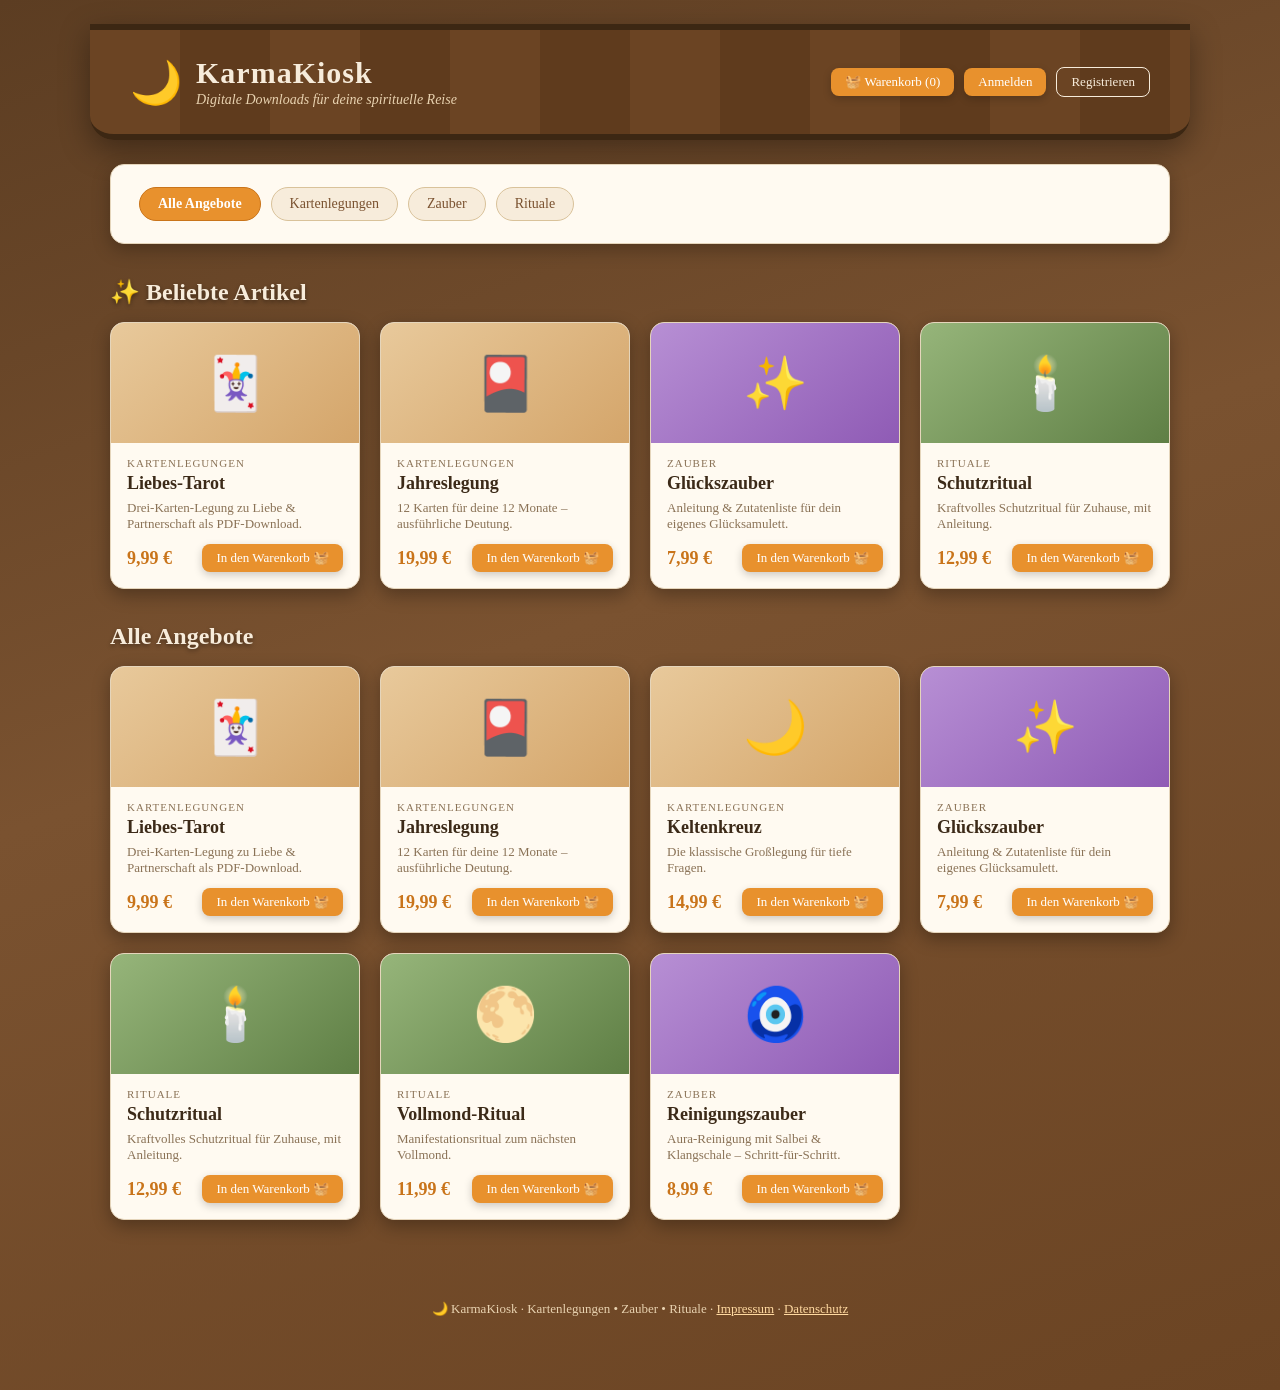
==== index.html @ c602d52a "Warenkorb mit Live-Verknuepfung zu Angeboten, Passwort-Reset im Admin, Anleitung Zahlungsanbieter Co" ====
<!DOCTYPE html>
<html lang="de">
<head>
    <meta charset="UTF-8">
    <meta name="viewport" content="width=device-width, initial-scale=1.0">
    <title>KarmaKiosk – Digitale Downloads für deine spirituelle Reise</title>
    <link rel="stylesheet" href="css/style.css">
</head>
<body>
<div class="wood-bg">
    <header class="site-header">
        <div class="header-inner">
            <div class="logo">
                <span class="logo-moon">🌙</span>
                <div>
                    <h1>KarmaKiosk</h1>
                    <p class="tagline">Digitale Downloads für deine spirituelle Reise</p>
                </div>
            </div>
            <nav class="user-nav">
                <a class="btn btn-small" href="warenkorb.html">🧺 Warenkorb (<span class="cart-count">0</span>)</a>
                <a class="btn btn-small" href="login.html" id="nav-login">Anmelden</a>
                <a class="btn btn-small btn-outline" href="register.html" id="nav-register">Registrieren</a>
                <a class="btn btn-small" href="admin.html" id="nav-admin" style="display:none">⚙️ Admin</a>
                <span class="user-badge" id="nav-user" style="display:none"></span>
                <button class="btn btn-small btn-outline" id="nav-logout" style="display:none">Abmelden</button>
            </nav>
        </div>
    </header>

    <main>
        <section class="hero card">
            <nav class="tabs" id="category-tabs">
                <a href="#" class="tab active" data-cat="">Alle Angebote</a>
                <a href="#" class="tab" data-cat="Kartenlegungen">Kartenlegungen</a>
                <a href="#" class="tab" data-cat="Zauber">Zauber</a>
                <a href="#" class="tab" data-cat="Rituale">Rituale</a>
            </nav>
        </section>

        <section class="section" id="popular-section" style="display:none">
            <h2>✨ Beliebte Artikel</h2>
            <div class="offer-grid" id="popular-grid"></div>
        </section>

        <section class="section">
            <h2 id="offer-heading">Alle Angebote</h2>
            <div class="offer-grid" id="offer-grid"></div>
            <p class="empty" id="offer-empty" style="display:none">In dieser Kategorie gibt es noch keine Angebote. 🌱</p>
        </section>
    </main>

    <footer class="site-footer">
        <p>🌙 KarmaKiosk · Kartenlegungen • Zauber • Rituale · <a href="impressum.html">Impressum</a> · <a href="datenschutz.html">Datenschutz</a></p>
    </footer>
</div>
<script src="js/shop.js"></script>
</body>
</html>
---- css/style.css ----
:root {
    --wood-dark: #4a3220;
    --wood: #7a5230;
    --wood-light: #a87848;
    --cream: #f7ecdb;
    --card: #fffaf1;
    --accent: #e8912d;
    --accent-dark: #c9741a;
    --text: #3c2a18;
    --muted: #8a7256;
    --danger: #a83a2a;
    --radius: 14px;
}

* { box-sizing: border-box; }

body {
    margin: 0;
    font-family: Georgia, "Times New Roman", serif;
    color: var(--text);
    background: linear-gradient(160deg, #5c3d22 0%, #7a5230 45%, #6b4423 100%);
    min-height: 100vh;
}

.wood-bg { max-width: 1100px; margin: 0 auto; padding: 0 20px 40px; }

.site-header {
    margin: 24px -20px 0;
    padding: 26px 40px;
    background: repeating-linear-gradient(90deg, #6b4423 0 90px, #5f3b1d 90px 180px);
    border-top: 6px solid #3c2713;
    border-bottom: 6px solid #3c2713;
    border-radius: 0 0 24px 24px;
    box-shadow: 0 10px 30px rgba(0,0,0,.35);
}

.header-inner {
    display: flex;
    align-items: center;
    justify-content: space-between;
    flex-wrap: wrap;
    gap: 16px;
}

.logo { display: flex; align-items: center; gap: 14px; color: var(--cream); }
.logo-moon { font-size: 42px; }
.logo h1 { margin: 0; font-size: 30px; letter-spacing: 1px; }
.tagline { margin: 2px 0 0; font-style: italic; color: #e8d2b0; font-size: 14px; }

.user-nav { display: flex; align-items: center; gap: 10px; }
.user-badge { color: var(--cream); font-size: 14px; }

main { display: block; }

.card {
    background: var(--card);
    border-radius: var(--radius);
    box-shadow: 0 6px 18px rgba(0,0,0,.25);
    border: 1px solid #e5d5bb;
}

.hero { margin-top: 24px; padding: 22px 28px; }

.rating { color: var(--accent-dark); font-size: 15px; margin-bottom: 14px; }
.stars { color: #f0a929; letter-spacing: 2px; }

.tabs { display: flex; flex-wrap: wrap; gap: 10px; }
.tab {
    padding: 8px 18px;
    border-radius: 999px;
    background: var(--cream);
    border: 1px solid #d9c29a;
    color: var(--wood);
    text-decoration: none;
    font-size: 14px;
}
.tab:hover { background: #f1e0c6; }
.tab.active { background: var(--accent); border-color: var(--accent-dark); color: #fff; font-weight: bold; }

.section { margin-top: 34px; }
.section h2 { color: var(--cream); text-shadow: 0 2px 4px rgba(0,0,0,.4); margin: 0 0 16px; }

.offer-grid {
    display: grid;
    grid-template-columns: repeat(auto-fill, minmax(230px, 1fr));
    gap: 20px;
}

.offer-card {
    background: var(--card);
    border-radius: var(--radius);
    overflow: hidden;
    box-shadow: 0 6px 18px rgba(0,0,0,.3);
    border: 1px solid #e5d5bb;
    display: flex;
    flex-direction: column;
    transition: transform .15s ease, box-shadow .15s ease;
}
.offer-card:hover { transform: translateY(-4px); box-shadow: 0 12px 26px rgba(0,0,0,.35); }

.offer-image {
    height: 120px;
    display: flex;
    align-items: center;
    justify-content: center;
    font-size: 52px;
}
.offer-image--Kartenlegungen { background: linear-gradient(140deg, #e8c99b, #d4a56a); }
.offer-image--Zauber { background: linear-gradient(140deg, #b78fd4, #8f5bb5); }
.offer-image--Rituale { background: linear-gradient(140deg, #96b57a, #5f7f45); }

.offer-body { padding: 14px 16px 16px; display: flex; flex-direction: column; flex: 1; }
.offer-category { font-size: 11px; text-transform: uppercase; letter-spacing: 1px; color: var(--muted); }
.offer-body h3 { margin: 4px 0 6px; font-size: 18px; }
.offer-body p { margin: 0 0 12px; font-size: 13px; color: var(--muted); flex: 1; }

.offer-footer { display: flex; align-items: center; justify-content: space-between; }
.price { font-weight: bold; color: var(--accent-dark); font-size: 18px; }

.btn {
    display: inline-block;
    background: var(--accent);
    color: #fff;
    border: none;
    border-radius: 8px;
    padding: 10px 20px;
    font-family: inherit;
    font-size: 15px;
    cursor: pointer;
    text-decoration: none;
    box-shadow: 0 3px 8px rgba(0,0,0,.2);
}
.btn:hover { background: var(--accent-dark); }
.btn-small { padding: 6px 14px; font-size: 13px; }
.btn-outline { background: transparent; border: 1px solid var(--cream); color: var(--cream); box-shadow: none; }
.btn-outline:hover { background: rgba(255,255,255,.15); }
.btn-danger { background: var(--danger); }
.btn-danger:hover { background: #8a2f22; }
.btn[disabled] { opacity: .5; cursor: not-allowed; }

.flash {
    max-width: 1100px;
    margin: 16px auto 0;
    padding: 12px 18px;
    border-radius: 10px;
    background: var(--card);
    box-shadow: 0 4px 12px rgba(0,0,0,.25);
}
.flash-success { border-left: 6px solid #4f8a3d; }
.flash-error { border-left: 6px solid var(--danger); }

.auth-card { max-width: 420px; margin: 40px auto; padding: 30px 34px; }
.auth-card h2 { margin-top: 0; }

form label { display: block; margin: 14px 0 6px; font-size: 14px; color: var(--wood); }
form input[type="text"], form input[type="password"], form input[type="email"],
form select, form textarea {
    width: 100%;
    padding: 10px 12px;
    border: 1px solid #d9c29a;
    border-radius: 8px;
    background: #fffdf8;
    font-family: inherit;
    font-size: 15px;
}
form .btn[type="submit"] { margin-top: 18px; width: 100%; }
.auth-hint { text-align: center; font-size: 14px; color: var(--muted); margin-bottom: 0; }
.auth-hint a { color: var(--accent-dark); }

.stat-grid { display: grid; grid-template-columns: repeat(auto-fit, minmax(160px, 1fr)); gap: 16px; margin: 20px 0; }
.stat { padding: 22px; text-align: center; }
.stat-value { display: block; font-size: 34px; color: var(--accent-dark); font-weight: bold; }
.stat-label { color: var(--muted); font-size: 14px; }

.admin-table-wrap { padding: 8px 12px; overflow-x: auto; }
.admin-table { width: 100%; border-collapse: collapse; }
.admin-table th, .admin-table td { text-align: left; padding: 10px 12px; border-bottom: 1px solid #eadbc2; font-size: 14px; }
.admin-table th { color: var(--muted); text-transform: uppercase; font-size: 11px; letter-spacing: 1px; }
.admin-table td.actions { display: flex; gap: 8px; flex-wrap: wrap; }
.inline { display: inline; }

.badge { display: inline-block; padding: 3px 10px; border-radius: 999px; font-size: 11px; color: #fff; }
.badge-green { background: #4f8a3d; }
.badge-gray { background: #9b8a74; }
.badge-orange { background: var(--accent); }

.form-card { max-width: 640px; padding: 26px 30px; }
.form-row { display: grid; grid-template-columns: 1fr 1fr 1fr; gap: 14px; }
.form-checks { margin-top: 14px; display: flex; gap: 22px; }
.check { display: flex; align-items: center; gap: 8px; font-size: 14px; color: var(--wood); }
.check input { width: auto; }
.form-actions { margin-top: 22px; display: flex; gap: 10px; flex-wrap: wrap; }

.empty { color: var(--muted); font-style: italic; }

.site-footer {
    margin-top: 48px;
    text-align: center;
    color: #e8d2b0;
    font-size: 13px;
    padding: 20px 0;
}

@media (max-width: 640px) {
    .form-row { grid-template-columns: 1fr; }
    .offer-grid { grid-template-columns: 1fr 1fr; }
}

.offer-image img { width: 100%; height: 100%; object-fit: cover; }

.image-preview { margin-top: 12px; display: flex; align-items: center; gap: 12px; }
.image-preview img { width: 96px; height: 64px; object-fit: cover; border-radius: 8px; border: 1px solid #d9c29a; }

.legal-card { max-width: 800px; margin: 0 auto; padding: 32px 40px; }
.legal-card h2 { margin-top: 0; color: var(--wood-dark); }
.legal-card h3 { color: var(--wood); margin-bottom: 6px; }
.legal-card p { font-size: 15px; line-height: 1.6; }
.small-text { color: var(--muted); }
.legal-note { background: var(--cream); border: 1px solid #d9c29a; border-radius: 8px; padding: 10px 14px; font-size: 14px; }

.site-footer a { color: #ffd9a0; }

.cart-summary { margin-top: 20px; padding: 22px 26px; }
.cart-total { font-size: 20px; margin: 0 0 14px; }
.qty-controls { white-space: nowrap; }
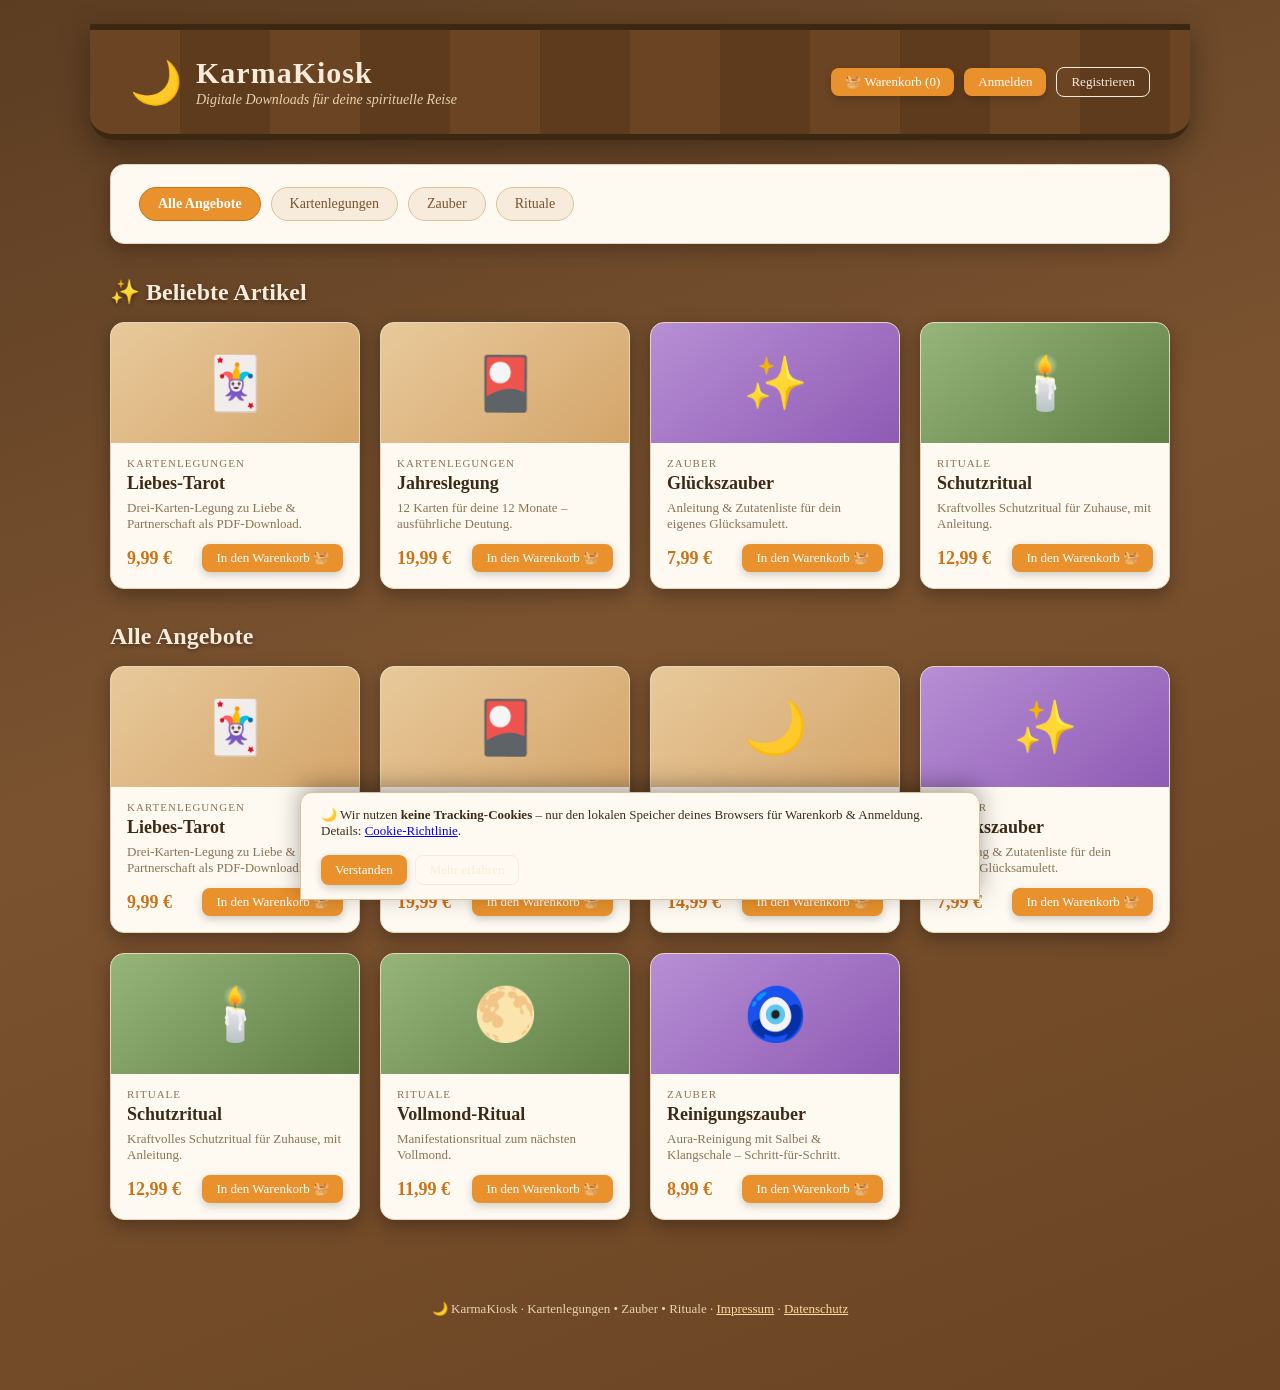
==== commit 18540aa1: "AGB- und Cookie-Sektion (oesterreichisches Recht/EU), Impressum/Datenschutz auf ECG/DSG/DSB umgestel" ====
--- a/index.html
+++ b/index.html
@@ -13,7 +13,7 @@
             <div class="logo">
                 <span class="logo-moon">🌙</span>
                 <div>
-                    <h1>KarmaKiosk</h1>
+                    <h1><a class="logo-link" href="index.html">KarmaKiosk</a></h1>
                     <p class="tagline">Digitale Downloads für deine spirituelle Reise</p>
                 </div>
             </div>
@@ -55,5 +55,6 @@
     </footer>
 </div>
 <script src="js/shop.js"></script>
+<script src="js/cookies.js"></script>
 </body>
 </html>
--- a/css/style.css
+++ b/css/style.css
@@ -154,7 +154,7 @@
 
 form label { display: block; margin: 14px 0 6px; font-size: 14px; color: var(--wood); }
 form input[type="text"], form input[type="password"], form input[type="email"],
-form select, form textarea {
+form input[type="number"], form select, form textarea {
     width: 100%;
     padding: 10px 12px;
     border: 1px solid #d9c29a;
@@ -163,7 +163,7 @@
     font-family: inherit;
     font-size: 15px;
 }
-form .btn[type="submit"] { margin-top: 18px; width: 100%; }
+.auth-card form .btn[type="submit"] { margin-top: 18px; width: 100%; }
 .auth-hint { text-align: center; font-size: 14px; color: var(--muted); margin-bottom: 0; }
 .auth-hint a { color: var(--accent-dark); }
 
@@ -189,7 +189,8 @@
 .form-checks { margin-top: 14px; display: flex; gap: 22px; }
 .check { display: flex; align-items: center; gap: 8px; font-size: 14px; color: var(--wood); }
 .check input { width: auto; }
-.form-actions { margin-top: 22px; display: flex; gap: 10px; flex-wrap: wrap; }
+.form-actions { margin-top: 22px; display: flex; gap: 10px; flex-wrap: wrap; align-items: center; }
+#offer-form-actions { border-top: 1px solid #eadbc2; padding-top: 16px; }
 
 .empty { color: var(--muted); font-style: italic; }
 
@@ -223,3 +224,31 @@
 .cart-summary { margin-top: 20px; padding: 22px 26px; }
 .cart-total { font-size: 20px; margin: 0 0 14px; }
 .qty-controls { white-space: nowrap; }
+
+.price-block { display: flex; flex-direction: column; line-height: 1.25; }
+.discount-line { font-size: 12px; color: #b03020; }
+.discount-line s { color: #b03020; }
+.badge-red { background: #b03020; }
+.logo-link { color: inherit; text-decoration: none; }
+.logo-link:hover { text-decoration: underline; }
+
+.cookie-banner {
+    position: fixed;
+    bottom: 0;
+    left: 50%;
+    transform: translateX(-50%);
+    width: min(680px, calc(100% - 32px));
+    background: var(--card);
+    border: 1px solid #d9c29a;
+    border-radius: 12px 12px 0 0;
+    box-shadow: 0 -6px 24px rgba(0,0,0,.35);
+    padding: 14px 20px;
+    z-index: 1000;
+    display: flex;
+    align-items: center;
+    justify-content: space-between;
+    gap: 16px;
+    flex-wrap: wrap;
+}
+.cookie-banner p { margin: 0; font-size: 13px; }
+.cookie-actions { display: flex; gap: 8px; }
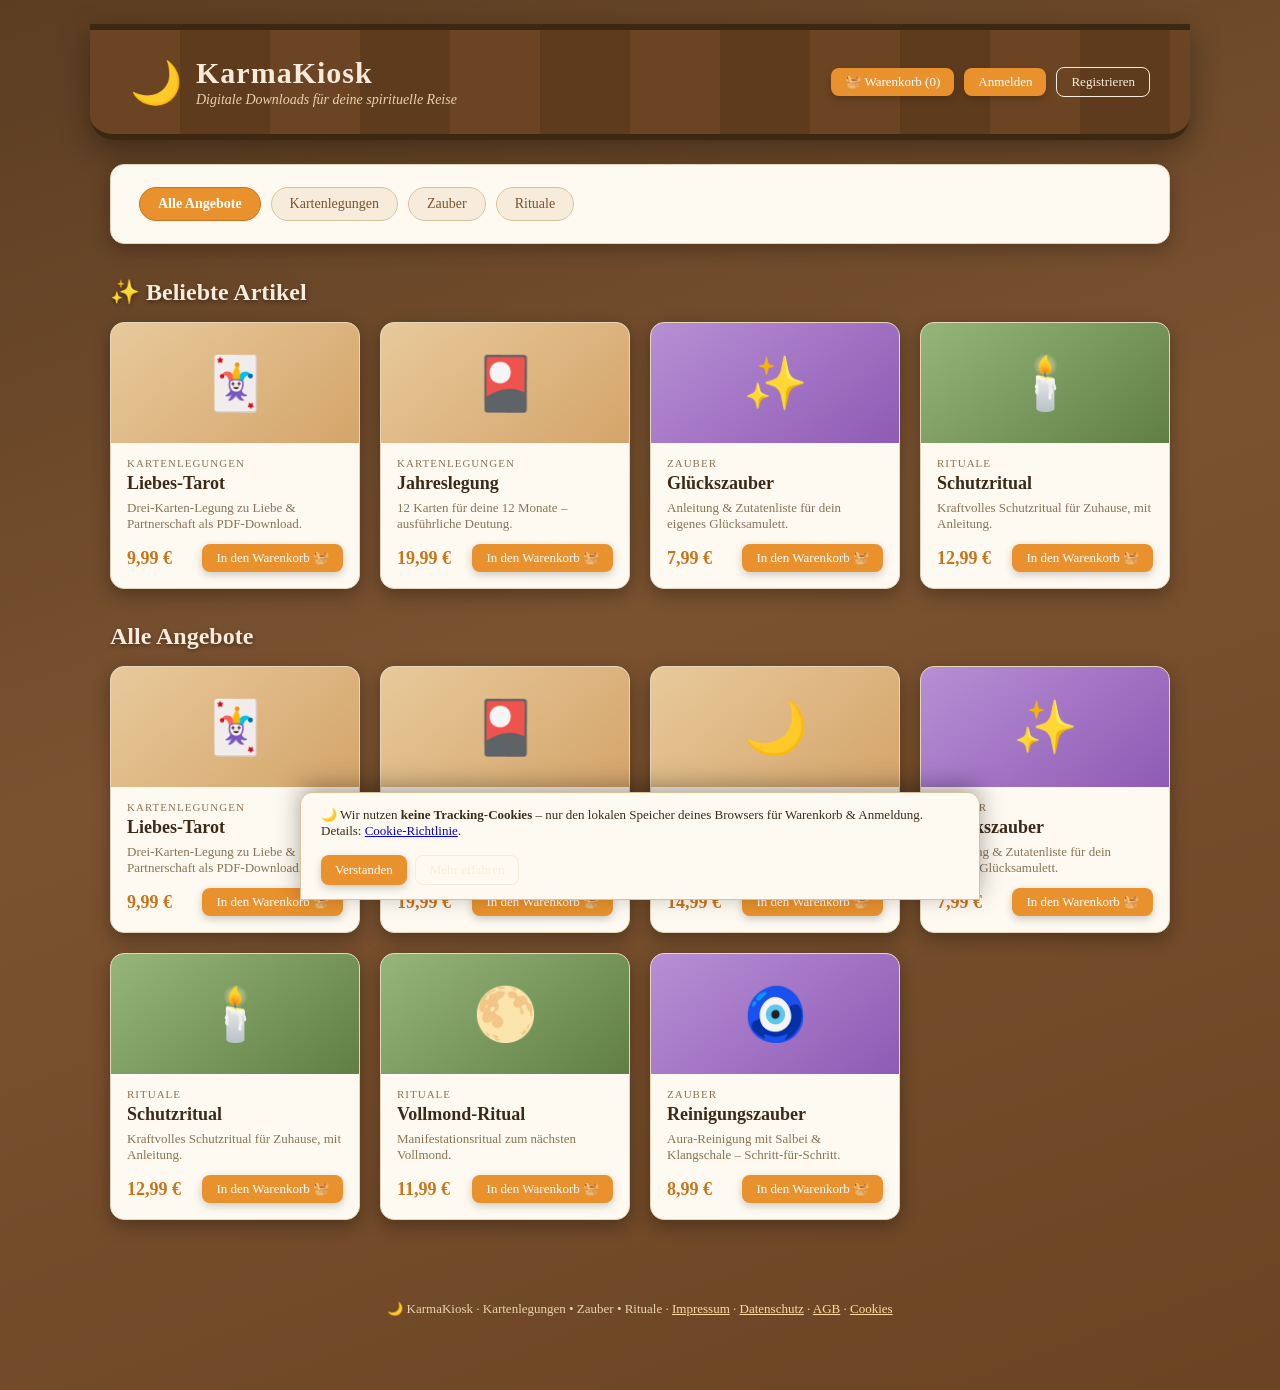
==== commit 2f8d4ec3: "Footer der Startseite um AGB- und Cookie-Links ergaenzt Co-authored-by: mfrei91 <mfrei91@users.norep" ====
--- a/index.html
+++ b/index.html
@@ -51,7 +51,7 @@
     </main>
 
     <footer class="site-footer">
-        <p>🌙 KarmaKiosk · Kartenlegungen • Zauber • Rituale · <a href="impressum.html">Impressum</a> · <a href="datenschutz.html">Datenschutz</a></p>
+        <p>🌙 KarmaKiosk · Kartenlegungen • Zauber • Rituale · <a href="impressum.html">Impressum</a> · <a href="datenschutz.html">Datenschutz</a> · <a href="agb.html">AGB</a> · <a href="cookies.html">Cookies</a></p>
     </footer>
 </div>
 <script src="js/shop.js"></script>
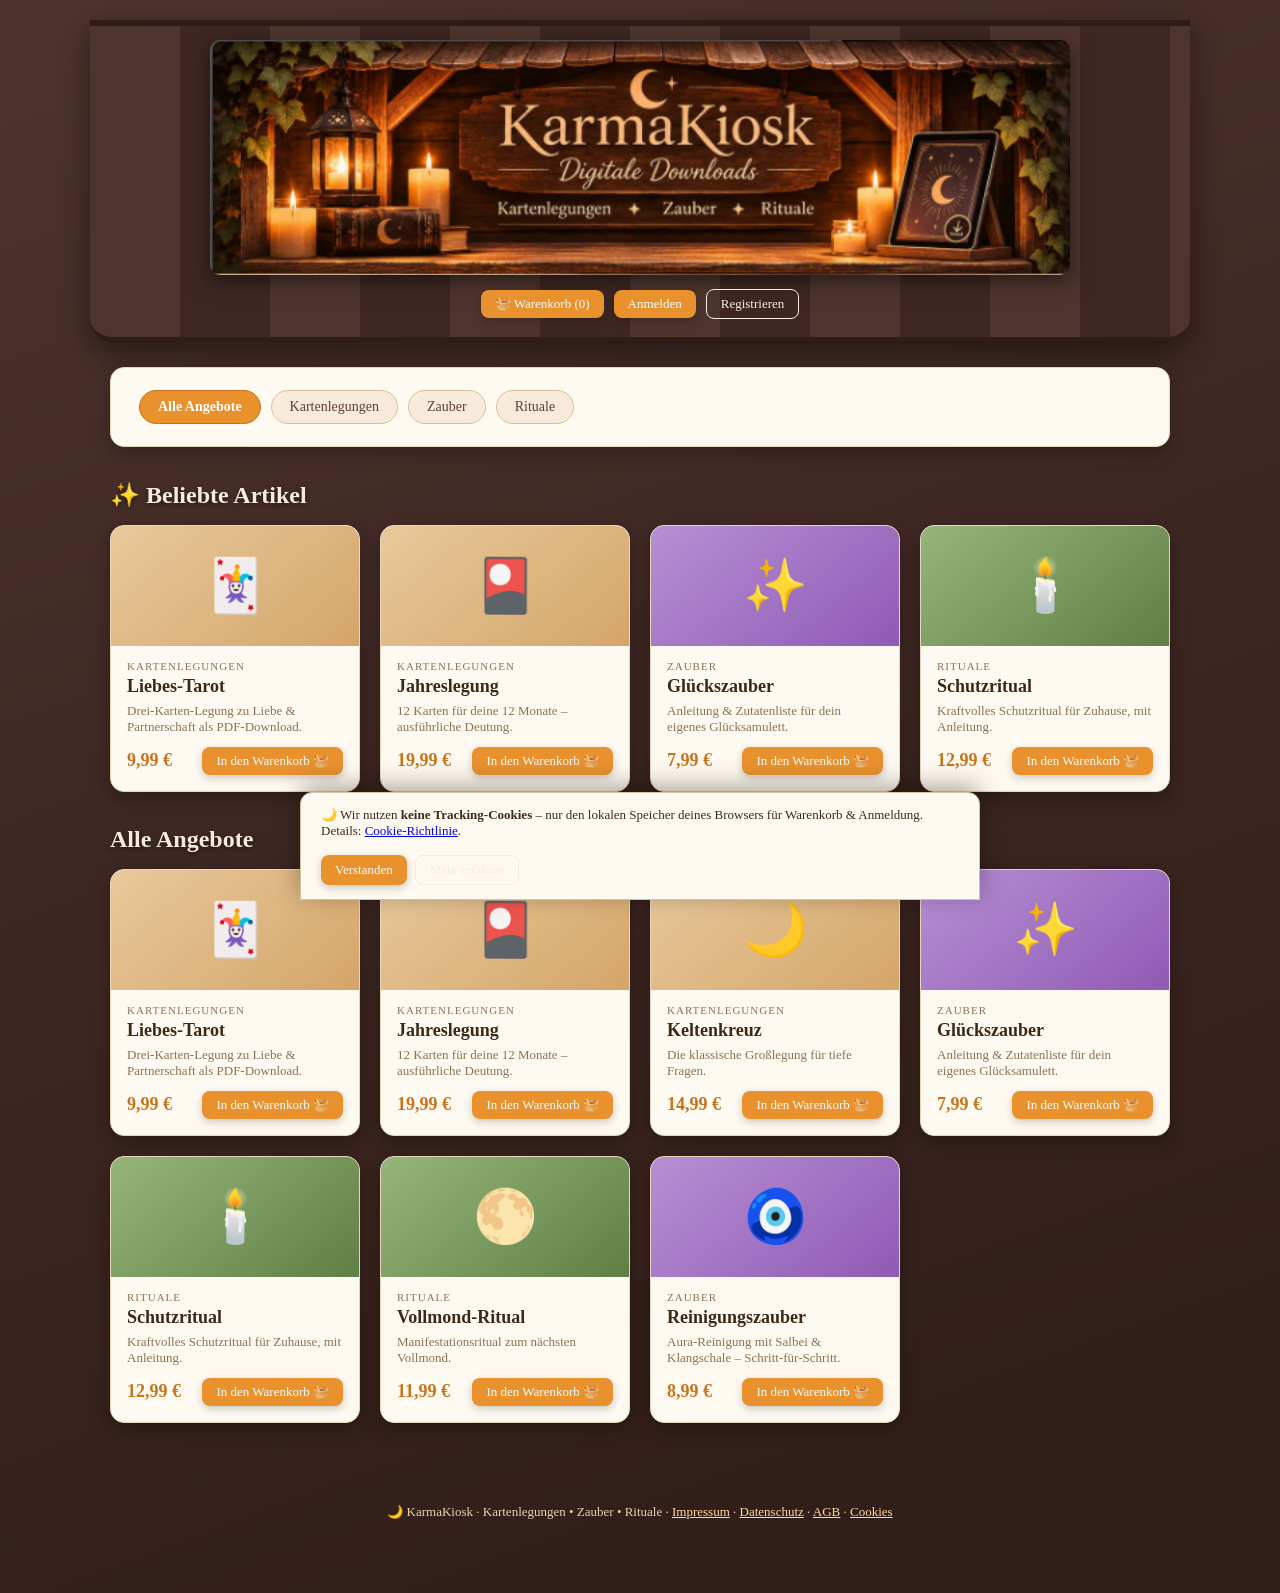
==== commit 6c434fcc: "Header-Bild eingebaut, Hintergrundfarben an Header angepasst Co-authored-by: mfrei91 <mfrei91@users." ====
--- a/index.html
+++ b/index.html
@@ -11,11 +11,9 @@
     <header class="site-header">
         <div class="header-inner">
             <div class="logo">
-                <span class="logo-moon">🌙</span>
-                <div>
-                    <h1><a class="logo-link" href="index.html">KarmaKiosk</a></h1>
-                    <p class="tagline">Digitale Downloads für deine spirituelle Reise</p>
-                </div>
+                <a class="logo-link" href="index.html">
+                    <img class="header-image" src="img/karmakiosk-header.png" alt="KarmaKiosk – Digitale Downloads für deine spirituelle Reise">
+                </a>
             </div>
             <nav class="user-nav">
                 <a class="btn btn-small" href="warenkorb.html">🧺 Warenkorb (<span class="cart-count">0</span>)</a>
--- a/css/style.css
+++ b/css/style.css
@@ -1,7 +1,8 @@
 :root {
-    --wood-dark: #4a3220;
-    --wood: #7a5230;
-    --wood-light: #a87848;
+    --wood-dark: #2f1c16;
+    --wood: #5d4037;
+    --wood-light: #8d6e63;
+    --header-brown: #3e2723;
     --cream: #f7ecdb;
     --card: #fffaf1;
     --accent: #e8912d;
@@ -18,31 +19,41 @@
     margin: 0;
     font-family: Georgia, "Times New Roman", serif;
     color: var(--text);
-    background: linear-gradient(160deg, #5c3d22 0%, #7a5230 45%, #6b4423 100%);
+    background: linear-gradient(160deg, #4e342e 0%, #3e2723 45%, #2f1c16 100%);
     min-height: 100vh;
 }
 
 .wood-bg { max-width: 1100px; margin: 0 auto; padding: 0 20px 40px; }
 
 .site-header {
-    margin: 24px -20px 0;
-    padding: 26px 40px;
-    background: repeating-linear-gradient(90deg, #6b4423 0 90px, #5f3b1d 90px 180px);
-    border-top: 6px solid #3c2713;
-    border-bottom: 6px solid #3c2713;
+    margin: 20px -20px 0;
+    padding: 14px 20px 18px;
+    background: repeating-linear-gradient(90deg, #4e342e 0 90px, #3e2723 90px 180px);
+    border-top: 6px solid #2f1c16;
+    border-bottom: 6px solid #2f1c16;
     border-radius: 0 0 24px 24px;
-    box-shadow: 0 10px 30px rgba(0,0,0,.35);
+    box-shadow: 0 10px 30px rgba(0,0,0,.45);
 }
 
 .header-inner {
     display: flex;
     align-items: center;
-    justify-content: space-between;
+    justify-content: center;
     flex-wrap: wrap;
-    gap: 16px;
-}
-
-.logo { display: flex; align-items: center; gap: 14px; color: var(--cream); }
+    gap: 14px;
+}
+
+.logo { width: 100%; }
+.logo a { display: block; }
+.header-image {
+    display: block;
+    width: 100%;
+    max-width: 860px;
+    margin: 0 auto;
+    border-radius: 10px;
+    box-shadow: 0 6px 20px rgba(0,0,0,.5);
+}
+.user-nav { justify-content: center; flex-wrap: wrap; }
 .logo-moon { font-size: 42px; }
 .logo h1 { margin: 0; font-size: 30px; letter-spacing: 1px; }
 .tagline { margin: 2px 0 0; font-style: italic; color: #e8d2b0; font-size: 14px; }
@@ -78,7 +89,7 @@
 .tab.active { background: var(--accent); border-color: var(--accent-dark); color: #fff; font-weight: bold; }
 
 .section { margin-top: 34px; }
-.section h2 { color: var(--cream); text-shadow: 0 2px 4px rgba(0,0,0,.4); margin: 0 0 16px; }
+.section h2 { color: var(--cream); text-shadow: 0 2px 4px rgba(0,0,0,.5); margin: 0 0 16px; }
 
 .offer-grid {
     display: grid;
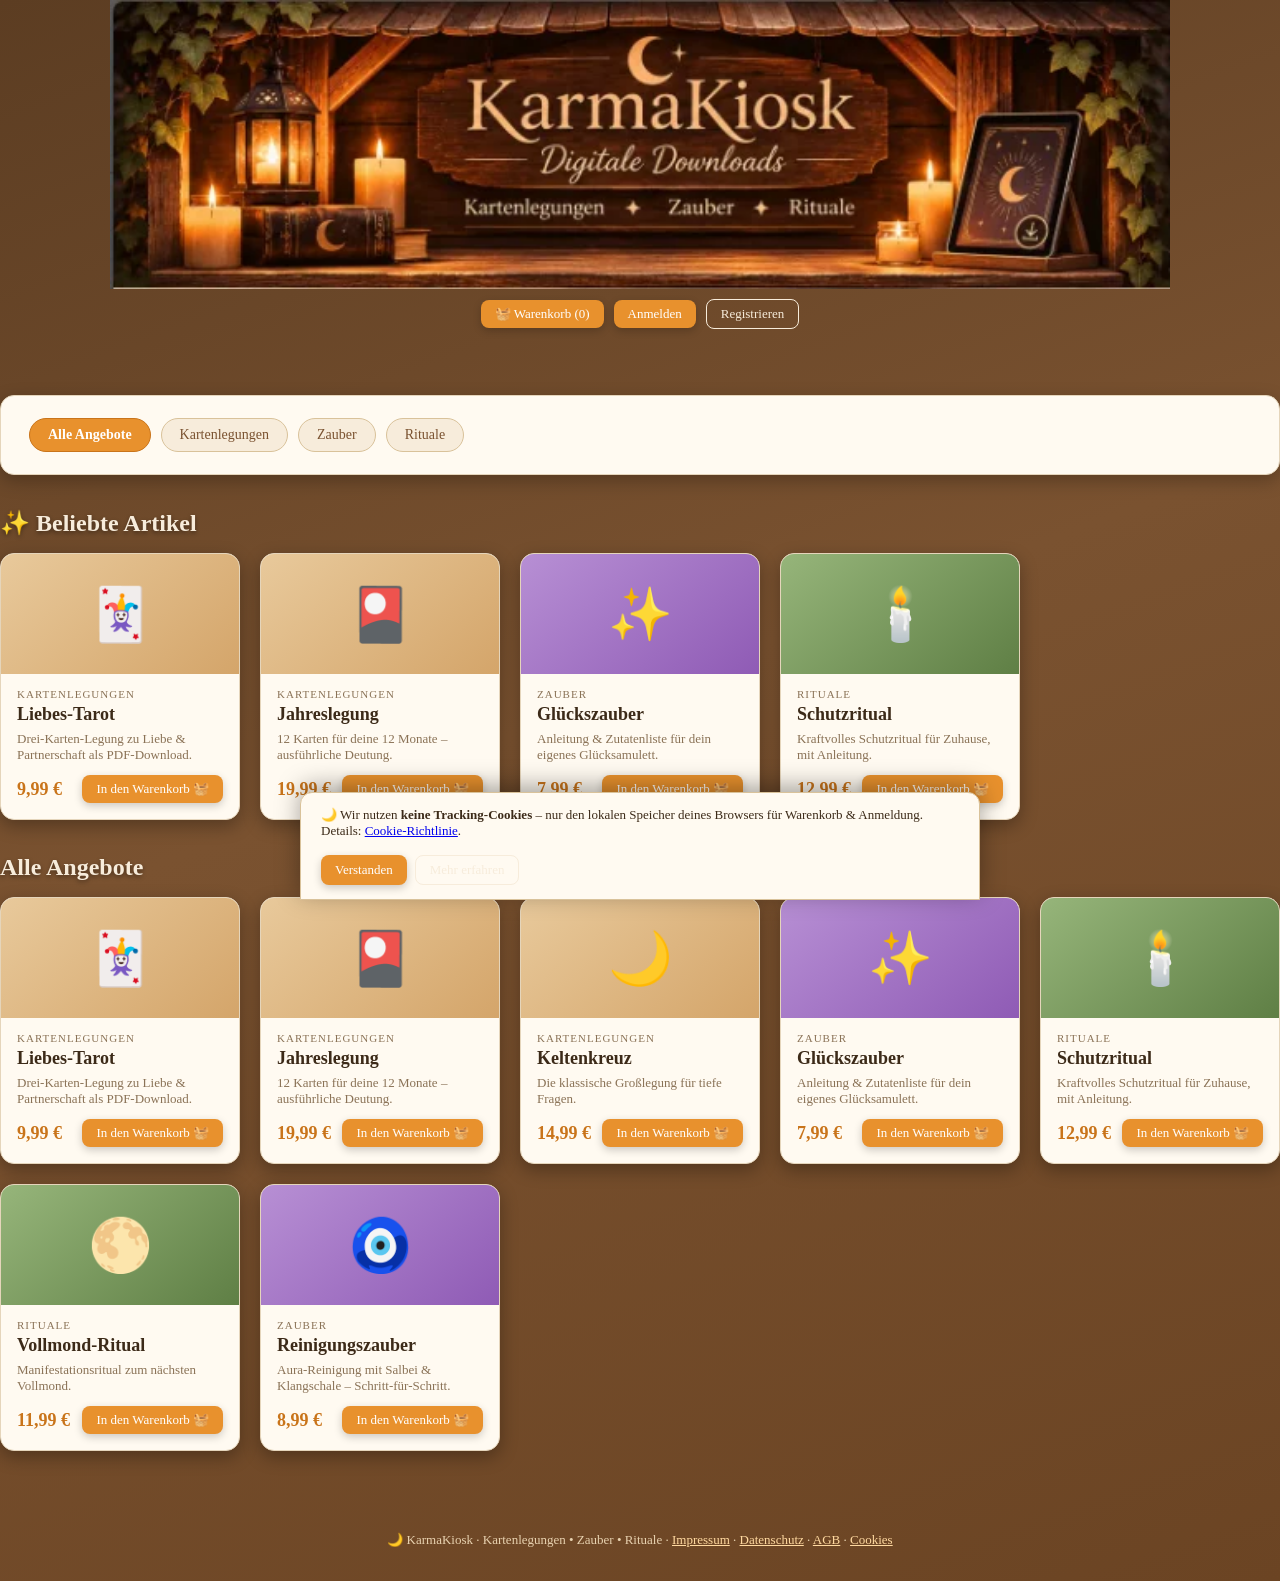
==== commit f9d9dff8: "Header: nur Bild (picture/webp+png), responsiv, Hintergrundfarben zurueckgesetzt Co-authored-by: mfr" ====
--- a/index.html
+++ b/index.html
@@ -8,14 +8,22 @@
 </head>
 <body>
 <div class="wood-bg">
-    <header class="site-header">
-        <div class="header-inner">
-            <div class="logo">
-                <a class="logo-link" href="index.html">
-                    <img class="header-image" src="img/karmakiosk-header.png" alt="KarmaKiosk – Digitale Downloads für deine spirituelle Reise">
-                </a>
-            </div>
-            <nav class="user-nav">
+    <header class="karmakiosk-header">
+        <a href="index.html">
+            <picture>
+                <source
+                    srcset="images/karmakiosk-header.webp"
+                    type="image/webp">
+
+                <img
+                    src="images/karmakiosk-header.png"
+                    alt="KarmaKiosk – Digitale Downloads"
+                    width="641"
+                    height="175">
+            </picture>
+        </a>
+    </header>
+    <nav class="user-nav">
                 <a class="btn btn-small" href="warenkorb.html">🧺 Warenkorb (<span class="cart-count">0</span>)</a>
                 <a class="btn btn-small" href="login.html" id="nav-login">Anmelden</a>
                 <a class="btn btn-small btn-outline" href="register.html" id="nav-register">Registrieren</a>
--- a/css/style.css
+++ b/css/style.css
@@ -1,8 +1,7 @@
 :root {
-    --wood-dark: #2f1c16;
-    --wood: #5d4037;
-    --wood-light: #8d6e63;
-    --header-brown: #3e2723;
+    --wood-dark: #4a3220;
+    --wood: #7a5230;
+    --wood-light: #a87848;
     --cream: #f7ecdb;
     --card: #fffaf1;
     --accent: #e8912d;
@@ -19,46 +18,35 @@
     margin: 0;
     font-family: Georgia, "Times New Roman", serif;
     color: var(--text);
-    background: linear-gradient(160deg, #4e342e 0%, #3e2723 45%, #2f1c16 100%);
+    background: linear-gradient(160deg, #5c3d22 0%, #7a5230 45%, #6b4423 100%);
     min-height: 100vh;
 }
 
 .wood-bg { max-width: 1100px; margin: 0 auto; padding: 0 20px 40px; }
 
-.site-header {
-    margin: 20px -20px 0;
-    padding: 14px 20px 18px;
-    background: repeating-linear-gradient(90deg, #4e342e 0 90px, #3e2723 90px 180px);
-    border-top: 6px solid #2f1c16;
-    border-bottom: 6px solid #2f1c16;
-    border-radius: 0 0 24px 24px;
-    box-shadow: 0 10px 30px rgba(0,0,0,.45);
-}
-
-.header-inner {
+.karmakiosk-header {
+    width: 100%;
+    overflow: hidden;
+}
+
+.karmakiosk-header img {
+    display: block;
+    width: 100%;
+    height: auto;
+    max-width: 100%;
+    margin: 0 auto;
+}
+
+.karmakiosk-header a { display: block; }
+
+.user-nav {
     display: flex;
     align-items: center;
     justify-content: center;
     flex-wrap: wrap;
-    gap: 14px;
-}
-
-.logo { width: 100%; }
-.logo a { display: block; }
-.header-image {
-    display: block;
-    width: 100%;
-    max-width: 860px;
-    margin: 0 auto;
-    border-radius: 10px;
-    box-shadow: 0 6px 20px rgba(0,0,0,.5);
-}
-.user-nav { justify-content: center; flex-wrap: wrap; }
-.logo-moon { font-size: 42px; }
-.logo h1 { margin: 0; font-size: 30px; letter-spacing: 1px; }
-.tagline { margin: 2px 0 0; font-style: italic; color: #e8d2b0; font-size: 14px; }
-
-.user-nav { display: flex; align-items: center; gap: 10px; }
+    gap: 10px;
+    padding: 10px 0 2px;
+}
 .user-badge { color: var(--cream); font-size: 14px; }
 
 main { display: block; }
@@ -89,7 +77,7 @@
 .tab.active { background: var(--accent); border-color: var(--accent-dark); color: #fff; font-weight: bold; }
 
 .section { margin-top: 34px; }
-.section h2 { color: var(--cream); text-shadow: 0 2px 4px rgba(0,0,0,.5); margin: 0 0 16px; }
+.section h2 { color: var(--cream); text-shadow: 0 2px 4px rgba(0,0,0,.4); margin: 0 0 16px; }
 
 .offer-grid {
     display: grid;
@@ -240,8 +228,8 @@
 .discount-line { font-size: 12px; color: #b03020; }
 .discount-line s { color: #b03020; }
 .badge-red { background: #b03020; }
-.logo-link { color: inherit; text-decoration: none; }
-.logo-link:hover { text-decoration: underline; }
+.karmakiosk-header .logo-link { display: block; }
+.karmakiosk-header .logo-link:hover { opacity: .92; }
 
 .cookie-banner {
     position: fixed;
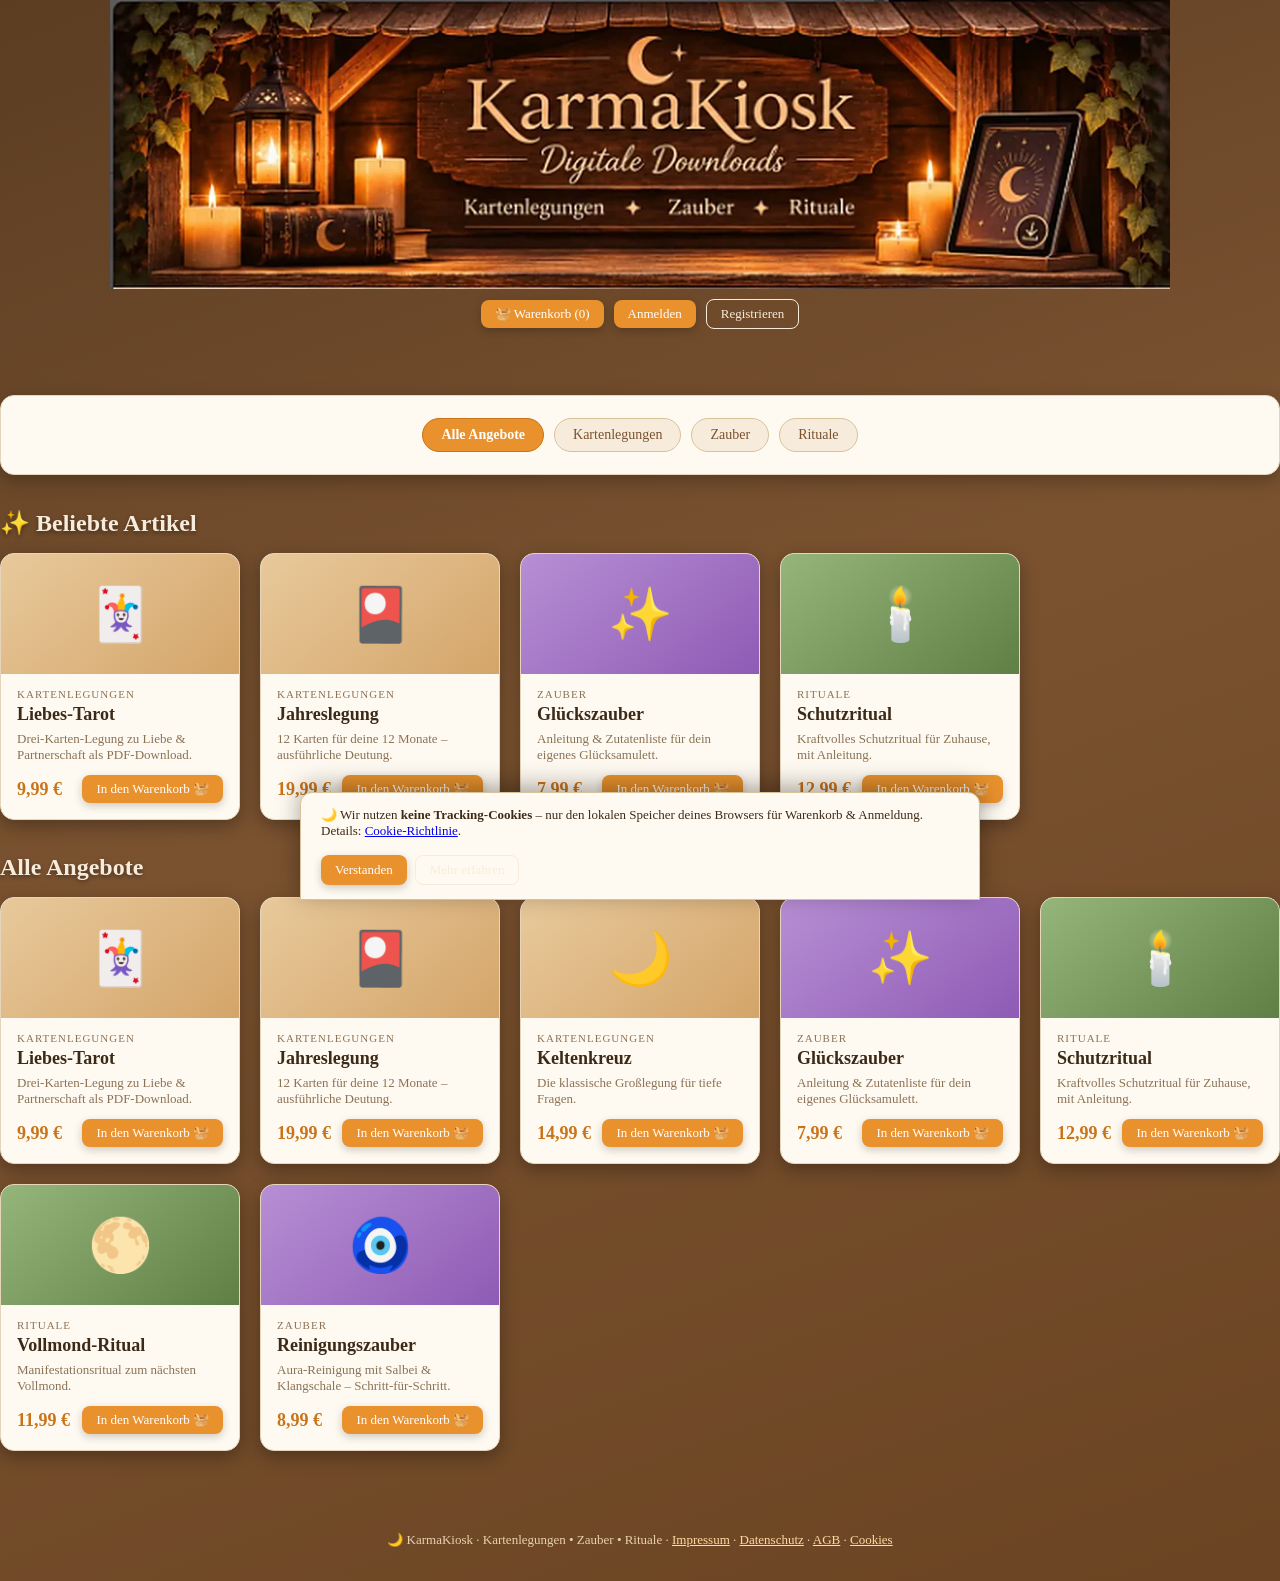
==== commit 1d332c4b: "Header-Bild: 2x-Version + srcset fuer variable Bildschirmauflösung, Angebotsmenü zentriert Co-author" ====
--- a/index.html
+++ b/index.html
@@ -12,11 +12,16 @@
         <a href="index.html">
             <picture>
                 <source
-                    srcset="images/karmakiosk-header.webp"
+                    srcset="images/karmakiosk-header.webp 641w,
+                            images/karmakiosk-header@2x.webp 1282w"
+                    sizes="100vw"
                     type="image/webp">
 
                 <img
                     src="images/karmakiosk-header.png"
+                    srcset="images/karmakiosk-header.png 641w,
+                            images/karmakiosk-header@2x.png 1282w"
+                    sizes="100vw"
                     alt="KarmaKiosk – Digitale Downloads"
                     width="641"
                     height="175">
--- a/css/style.css
+++ b/css/style.css
@@ -58,12 +58,12 @@
     border: 1px solid #e5d5bb;
 }
 
-.hero { margin-top: 24px; padding: 22px 28px; }
+.hero { margin-top: 24px; padding: 22px 28px; text-align: center; }
 
 .rating { color: var(--accent-dark); font-size: 15px; margin-bottom: 14px; }
 .stars { color: #f0a929; letter-spacing: 2px; }
 
-.tabs { display: flex; flex-wrap: wrap; gap: 10px; }
+.tabs { display: flex; flex-wrap: wrap; justify-content: center; gap: 10px; }
 .tab {
     padding: 8px 18px;
     border-radius: 999px;
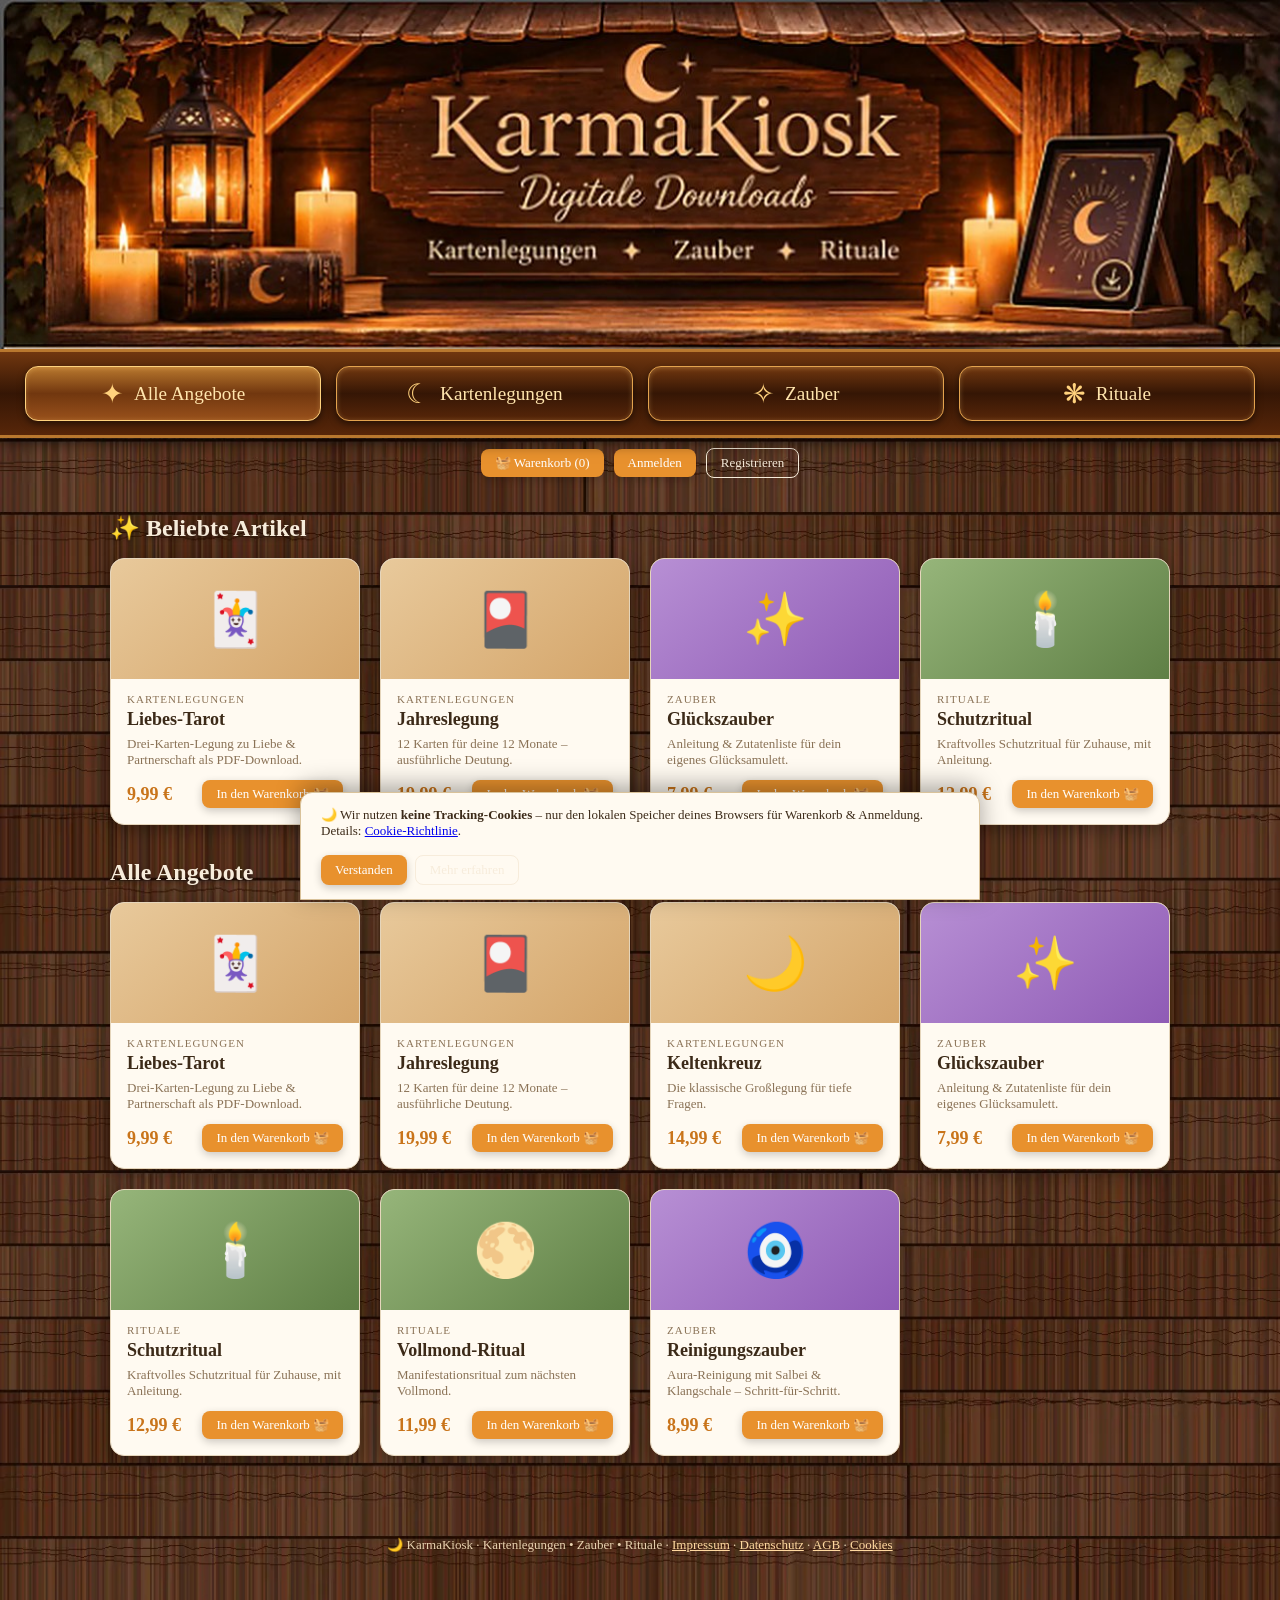
==== commit 27a1f95a: "Header/Navigation/Hintergrund nach Vorgabe: JPG-Header, Holz-Background, karmakiosk-navigation, zent" ====
--- a/index.html
+++ b/index.html
@@ -9,46 +9,39 @@
 <body>
 <div class="wood-bg">
     <header class="karmakiosk-header">
-        <a href="index.html">
-            <picture>
-                <source
-                    srcset="images/karmakiosk-header.webp 641w,
-                            images/karmakiosk-header@2x.webp 1282w"
-                    sizes="100vw"
-                    type="image/webp">
-
-                <img
-                    src="images/karmakiosk-header.png"
-                    srcset="images/karmakiosk-header.png 641w,
-                            images/karmakiosk-header@2x.png 1282w"
-                    sizes="100vw"
-                    alt="KarmaKiosk – Digitale Downloads"
-                    width="641"
-                    height="175">
-            </picture>
+        <a href="index.html" aria-label="KarmaKiosk Startseite">
+            <img
+                src="images/karmakiosk-header.jpg"
+                alt="KarmaKiosk – Digitale Downloads"
+            >
         </a>
     </header>
+
+    <nav class="karmakiosk-navigation">
+        <a href="#alle-angebote" data-cat="" class="active">
+            <span>✦</span> Alle Angebote
+        </a>
+        <a href="#kartenlegungen" data-cat="Kartenlegungen">
+            <span>☾</span> Kartenlegungen
+        </a>
+        <a href="#zauber" data-cat="Zauber">
+            <span>✧</span> Zauber
+        </a>
+        <a href="#rituale" data-cat="Rituale">
+            <span>❋</span> Rituale
+        </a>
+    </nav>
+
     <nav class="user-nav">
-                <a class="btn btn-small" href="warenkorb.html">🧺 Warenkorb (<span class="cart-count">0</span>)</a>
-                <a class="btn btn-small" href="login.html" id="nav-login">Anmelden</a>
-                <a class="btn btn-small btn-outline" href="register.html" id="nav-register">Registrieren</a>
-                <a class="btn btn-small" href="admin.html" id="nav-admin" style="display:none">⚙️ Admin</a>
-                <span class="user-badge" id="nav-user" style="display:none"></span>
-                <button class="btn btn-small btn-outline" id="nav-logout" style="display:none">Abmelden</button>
-            </nav>
-        </div>
-    </header>
+        <a class="btn btn-small" href="warenkorb.html">🧺 Warenkorb (<span class="cart-count">0</span>)</a>
+        <a class="btn btn-small" href="login.html" id="nav-login">Anmelden</a>
+        <a class="btn btn-small btn-outline" href="register.html" id="nav-register">Registrieren</a>
+        <a class="btn btn-small" href="admin.html" id="nav-admin" style="display:none">⚙️ Admin</a>
+        <span class="user-badge" id="nav-user" style="display:none"></span>
+        <button class="btn btn-small btn-outline" id="nav-logout" style="display:none">Abmelden</button>
+    </nav>
 
     <main>
-        <section class="hero card">
-            <nav class="tabs" id="category-tabs">
-                <a href="#" class="tab active" data-cat="">Alle Angebote</a>
-                <a href="#" class="tab" data-cat="Kartenlegungen">Kartenlegungen</a>
-                <a href="#" class="tab" data-cat="Zauber">Zauber</a>
-                <a href="#" class="tab" data-cat="Rituale">Rituale</a>
-            </nav>
-        </section>
-
         <section class="section" id="popular-section" style="display:none">
             <h2>✨ Beliebte Artikel</h2>
             <div class="offer-grid" id="popular-grid"></div>
--- a/css/style.css
+++ b/css/style.css
@@ -16,17 +16,141 @@
 
 body {
     margin: 0;
+    padding: 0;
+
     font-family: Georgia, "Times New Roman", serif;
     color: var(--text);
-    background: linear-gradient(160deg, #5c3d22 0%, #7a5230 45%, #6b4423 100%);
+
+    background-color: #1b0b04;
+
+    background-image:
+        url("../images/wood-background.webp");
+
+    background-position: center top;
+    background-size: 100% auto;
+    background-repeat: repeat-y;
+
     min-height: 100vh;
 }
 
 .wood-bg { max-width: 1100px; margin: 0 auto; padding: 0 20px 40px; }
 
 .karmakiosk-header {
+    width: 100vw;
+    position: relative;
+    left: 50%;
+    margin-left: -50vw;
+    padding: 0;
+    overflow: hidden;
+    background-color: #1b0b04;
+    line-height: 0;
+}
+
+.karmakiosk-header img {
+    display: block;
     width: 100%;
-    overflow: hidden;
+    height: auto;
+    max-width: 100%;
+    object-fit: cover;
+}
+
+.karmakiosk-navigation {
+    width: 100vw;
+    position: relative;
+    left: 50%;
+    margin-left: -50vw;
+    display: grid;
+    grid-template-columns: repeat(4, 1fr);
+    gap: 15px;
+
+    padding: 14px 25px;
+
+    background:
+        linear-gradient(
+            180deg,
+            #71370f,
+            #351605,
+            #572609
+        );
+
+    border-top: 3px solid #b9782e;
+    border-bottom: 3px solid #b9782e;
+
+    box-shadow: 0 5px 14px rgba(0,0,0,0.6);
+
+    box-sizing: border-box;
+}
+
+.karmakiosk-navigation a {
+    display: flex;
+    align-items: center;
+    justify-content: center;
+    gap: 10px;
+
+    min-height: 55px;
+    padding: 10px;
+
+    color: #ffe5ad;
+    text-decoration: none;
+    text-align: center;
+
+    font-family: Georgia, serif;
+    font-size: clamp(14px, 1.5vw, 20px);
+
+    background: linear-gradient(
+        #71370f,
+        #351605,
+        #572609
+    );
+
+    border: 1px solid #e3a34e;
+    border-radius: 13px;
+
+    box-shadow:
+        inset 0 1px 5px rgba(255,207,123,0.3),
+        0 3px 7px rgba(0,0,0,0.5);
+
+    transition: 0.2s ease;
+}
+
+.karmakiosk-navigation a span {
+    color: #ffd27d;
+    font-size: 1.4em;
+}
+
+.karmakiosk-navigation a:hover {
+    background: linear-gradient(
+        #98501b,
+        #542308,
+        #78380c
+    );
+
+    transform: translateY(-2px);
+}
+
+.karmakiosk-navigation a.active {
+    background: linear-gradient(
+        #b9782e,
+        #71370f,
+        #98501b
+    );
+    border-color: #ffd27d;
+}
+
+@media (max-width: 640px) {
+
+    .karmakiosk-navigation {
+        grid-template-columns: repeat(2, 1fr);
+        gap: 8px;
+        padding: 10px;
+    }
+
+    .karmakiosk-navigation a {
+        min-height: 48px;
+        font-size: 14px;
+        padding: 8px 4px;
+    }
+
 }
 
 .karmakiosk-header img {
@@ -83,7 +207,11 @@
     display: grid;
     grid-template-columns: repeat(auto-fill, minmax(230px, 1fr));
     gap: 20px;
-}
+    justify-content: center;
+    justify-items: center;
+}
+
+.offer-grid .offer-card { width: 100%; }
 
 .offer-card {
     background: var(--card);
